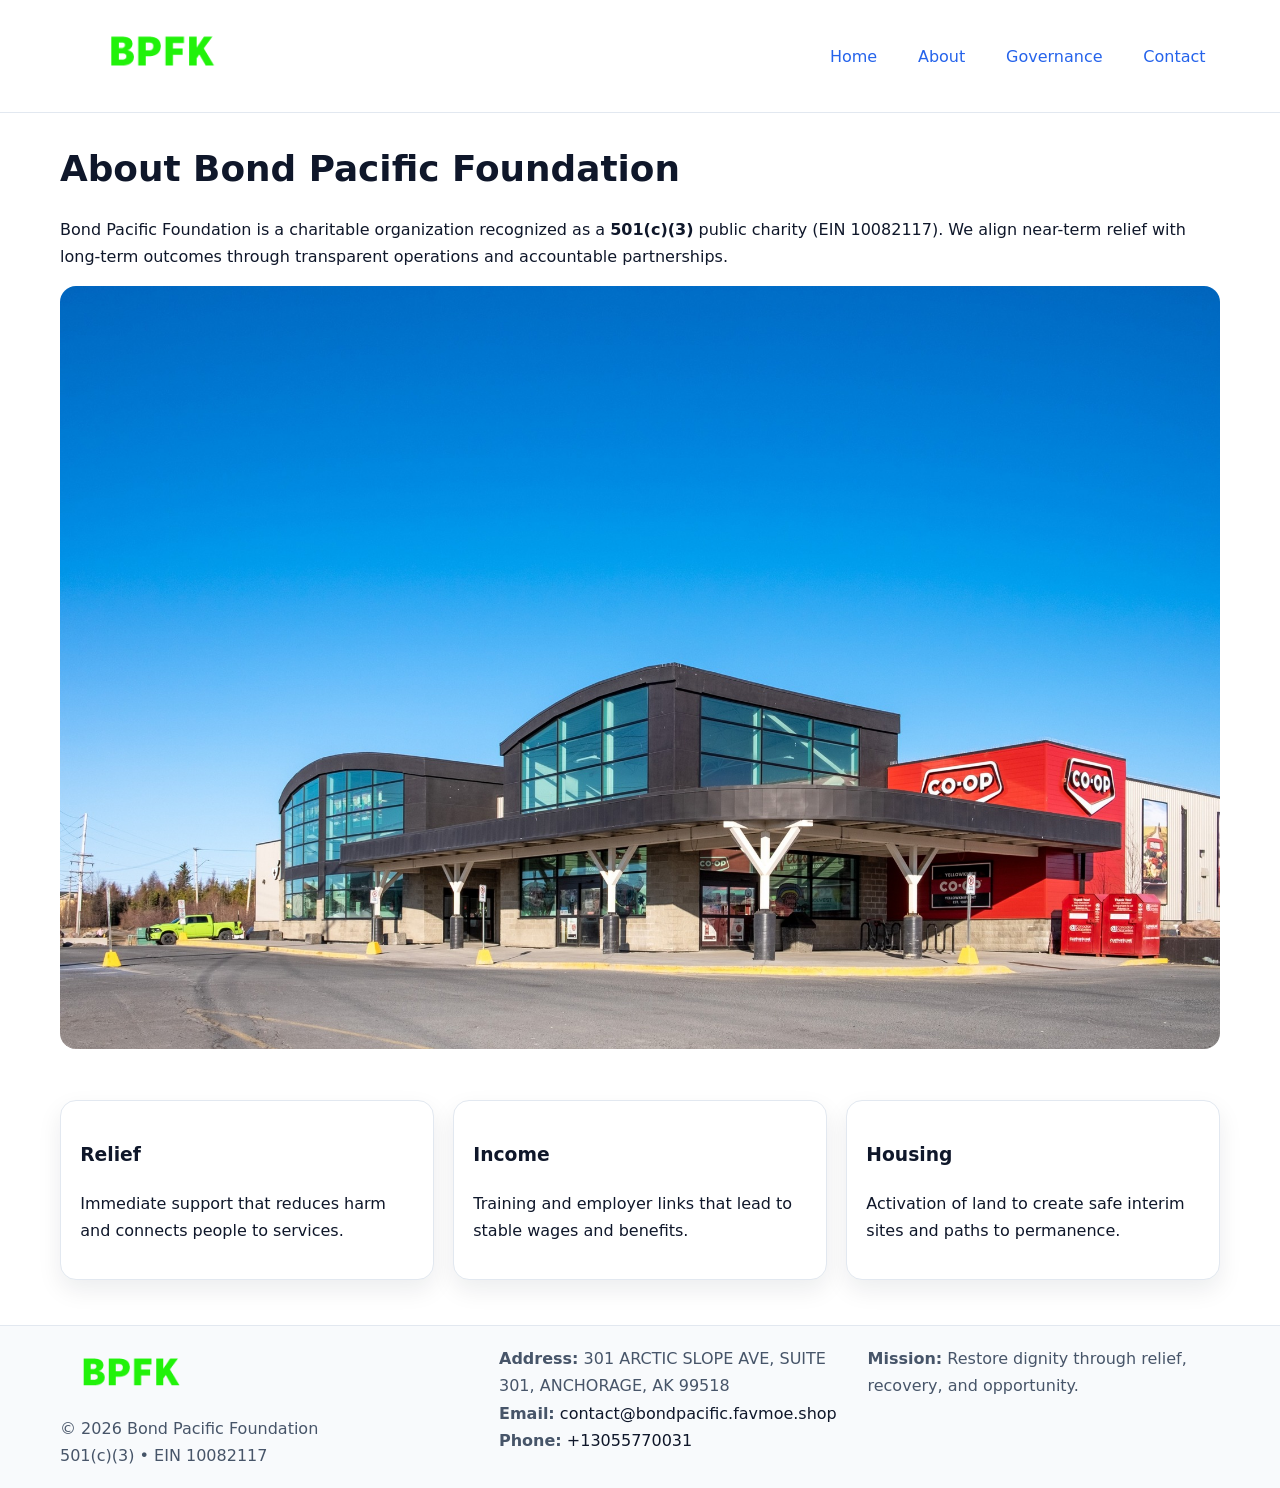
==== about.html @ 25854861 "Initial commit" ====
<!doctype html><html lang="en"><head>
<meta charset="utf-8"/><meta name="viewport" content="width=device-width,initial-scale=1"/>
<title>Bond Pacific Foundation – Nonprofit • 2025</title>
<link rel="stylesheet" href="assets/styles.css"/>
<link rel="icon" href="images/logo.png"/>
<meta name="data-ein" content="10082117"/>
<meta name="data-name" content="Bond Pacific Foundation"/>
<meta name="data-email" content="contact@bondpacific.favmoe.shop"/>
<meta name="data-phone" content="+13055770031"/>
<meta name="data-address" content="301 ARCTIC SLOPE AVE, SUITE 301, ANCHORAGE, AK 99518"/>
  <meta name="description" content="Dedicated to community services, education, and direct relief, Bond Pacific Foundation collaborates with neighbors and partners to deliver practical help and long-term impact.">
</head><body>
<div style="position:absolute;left:-9999px;top:-9999px;opacity:0" data-uniq="{{UNIQUE_BLOB}}">
  <span>Dedicated to community services, education, and direct relief, Bond Pacific Foundation collaborates with neighbors and partners to deliver practical help and long-term impact.</span><svg width="12" height="12" viewBox="0 0 12 12" xmlns="http://www.w3.org/2000/svg"><circle cx="6" cy="6" r="5" fill="#047857"/></svg><img src="images/hero.jpg" width="1" height="1" alt="" loading="lazy"/>
</div>

<header><div class="c50f4853bd3 cba445a6d9e">
  <a href="index.html"><img src="images/logo.png" style="width:150px" alt=""></a>
  <nav><a href="index.html">Home</a><a class="active" href="about.html">About</a><a href="governance.html">Governance</a><a href="contact.html">Contact</a></nav>
</div></header>

<main class="c50f4853bd3">
  <section class="section">
    <h1>About Bond Pacific Foundation</h1>
    <p>Bond Pacific Foundation is a charitable organization recognized as a <strong>501(c)(3)</strong> public charity (EIN 10082117). We align near-term relief with long-term outcomes through transparent operations and accountable partnerships.</p>
    <img src="images/about.jpg" alt="About our work" style="margin-top:1rem">
  </section>

  <section class="section c40bc422a94">
    <article class="ceb7b64cf91"><h3>Relief</h3><p>Immediate support that reduces harm and connects people to services.</p></article>
    <article class="ceb7b64cf91"><h3>Income</h3><p>Training and employer links that lead to stable wages and benefits.</p></article>
    <article class="ceb7b64cf91"><h3>Housing</h3><p>Activation of land to create safe interim sites and paths to permanence.</p></article>
  </section>
</main>

<footer>
  <div class="footer-wrap">
    <div class="footer-grid">
      <div class="footer-col">
        <img src="images/logo.png" alt="" style="width:140px;margin-bottom:.4rem">
        <div class="small">© <span id="year"></span> Bond Pacific Foundation</div>
        <div class="small">501(c)(3) • EIN 10082117</div>
      </div>
      <div class="footer-col">
        <div class="small"><strong>Address:</strong> 301 ARCTIC SLOPE AVE, SUITE 301, ANCHORAGE, AK 99518</div>
        <div class="small"><strong>Email:</strong> <a href="mailto:contact@bondpacific.favmoe.shop">contact@bondpacific.favmoe.shop</a></div>
        <div class="small"><strong>Phone:</strong> <a href="tel:+13055770031">+13055770031</a></div>
      </div>
      <div class="footer-col">
        <div class="small"><strong>Mission:</strong> Restore dignity through relief, recovery, and opportunity.</div>
      </div>
    </div>
  </div>
</footer>

<script>(()=>{const y=document.getElementById('year');if(y)y.textContent=new Date().getFullYear();})();</script>
</body></html>
---- assets/styles.css ----
:root {
  --ink: #0f172a;
  --muted: #475569;
  --paper: #fff;
  --line: #e2e8f0;
  --brand: #2563eb;
  --brand-ink: #1e40af;
  --soft: #f1f5ff;
  --r: 16px;
  --sh: 0 10px 24px rgba(15, 23, 42, .08);
}

* { box-sizing: border-box; }
html, body { height: 100%; }
body {
  margin: 0;
  color: var(--ink);
  background: var(--paper);
  font-family: Inter, system-ui, Arial, sans-serif;
  line-height: 1.7;
  -webkit-text-size-adjust: 100%;
}

img { max-width: 100%; height: auto; display: block; border-radius: var(--r); }
a { color: var(--brand); text-decoration: none; }
a:hover { text-decoration: underline; }

/* -------- Top Nav -------- */
header {
  position: sticky; top: 0; z-index: 10;
  background: #fff; border-bottom: 1px solid var(--line);
}
.c50f4853bd3 { width: min(1160px, 94%); margin: 0 auto; }
.cba445a6d9e { display: flex; justify-content: space-between; align-items: center; padding: .9rem 0; }
.cba445a6d9e a { margin-left: .75rem; padding: .5rem .9rem; border-radius: 999px; }
.cba445a6d9e a:hover { background: var(--soft); text-decoration: none; }

/* -------- Hero -------- */
.ce8b9cb4642 { background: linear-gradient(180deg, var(--soft), #fff 70%); border-bottom: 1px solid var(--line); }
.ce8b9cb4642 .c50f4853bd3 {
  display: grid; grid-template-columns: 1.1fr 1fr;
  gap: 1.5rem; align-items: center; padding: 1.6rem 0;
}
h1 { font-size: clamp(1.6rem, 2.8vw, 2.4rem); margin: 0 0 .4rem; }
h2 { font-size: clamp(1.1rem, 1.8vw, 1.6rem); margin: 0 0 .4rem; }
.section { padding: 1.6rem 0; }

/* -------- Cards & Features -------- */
.c40bc422a94 { display: grid; grid-template-columns: repeat(auto-fit, minmax(280px, 1fr)); gap: 1.2rem; }
.ceb7b64cf91 {
  background: #fff; border: 1px solid var(--line); border-radius: var(--r);
  padding: 1.2rem; box-shadow: var(--sh);
}

.feature {
  display: grid; grid-template-columns: 160px 1fr; gap: 1rem;
  align-items: center; margin: 1.2rem 0;
}
.feature img { height: 160px; width: 100%; object-fit: cover; }

/* -------- Timeline -------- */
.timeline { list-style: none; margin: .6rem 0 0; padding: 0; position: relative; }
.timeline li { position: relative; padding-left: 1.4rem; margin: .5rem 0; }
.timeline li::before {
  content: ""; position: absolute; left: .25rem; top: .6rem;
  width: .55rem; height: .55rem; border-radius: 999px; background: var(--brand);
}

/* -------- Footer (đồng nhất mọi trang) -------- */
footer { border-top: 1px solid var(--line); background: #f8fafc; margin-top: 1.2rem; }
.footer-wrap { width: min(1160px,94%); margin: 0 auto; padding: 1.2rem 0; }
.footer-grid { display: grid; gap: 1rem; grid-template-columns: 1fr; }
.footer-col .small { color: var(--muted); }
.footer-col a { color: var(--ink); }
.footer-col a:hover { color: var(--brand-ink); }

/* -------- Form (accessibility + mobile-first) -------- */
button, input, textarea, select { font: inherit; }
form * { box-sizing: border-box; }

.contact-form {
  display: grid; grid-template-columns: 1fr; gap: 12px; max-width: 800px;
}
.contact-form .row-2 {
  display: grid; grid-template-columns: 1fr 1fr; gap: 12px;
}
.contact-form input,
.contact-form textarea {
  width: 100%; padding: .8rem 1rem; border: 1px solid var(--line);
  border-radius: var(--r); background: #fff;
  min-height: 44px; /* tap target >= 44px */
}
.contact-form textarea { resize: vertical; }
.contact-form button {
  width: auto; justify-self: start; padding: .85rem 1.4rem;
  background: var(--brand); color: #fff; border: 0; border-radius: var(--r); cursor: pointer;
}
.contact-form button:hover { background: var(--brand-ink); }

/* -------- Responsive tweaks -------- */
@media (min-width: 860px) {
  .ce8b9cb4642 .c50f4853bd3 { grid-template-columns: 1.1fr 1fr; text-align: left; }
  .feature { grid-template-columns: 160px 1fr; text-align: left; }
  .footer-grid { grid-template-columns: 1.2fr 1fr 1fr; align-items: start; }
}
@media (max-width: 859.98px) {
  .ce8b9cb4642 .c50f4853bd3 { grid-template-columns: 1fr; text-align: center; }
  .feature { grid-template-columns: 1fr; text-align: center; }
  .cba445a6d9e { flex-wrap: wrap; gap: .4rem .6rem; }
}
@media (max-width: 640px) {
  .contact-form .row-2 { grid-template-columns: 1fr; }
}
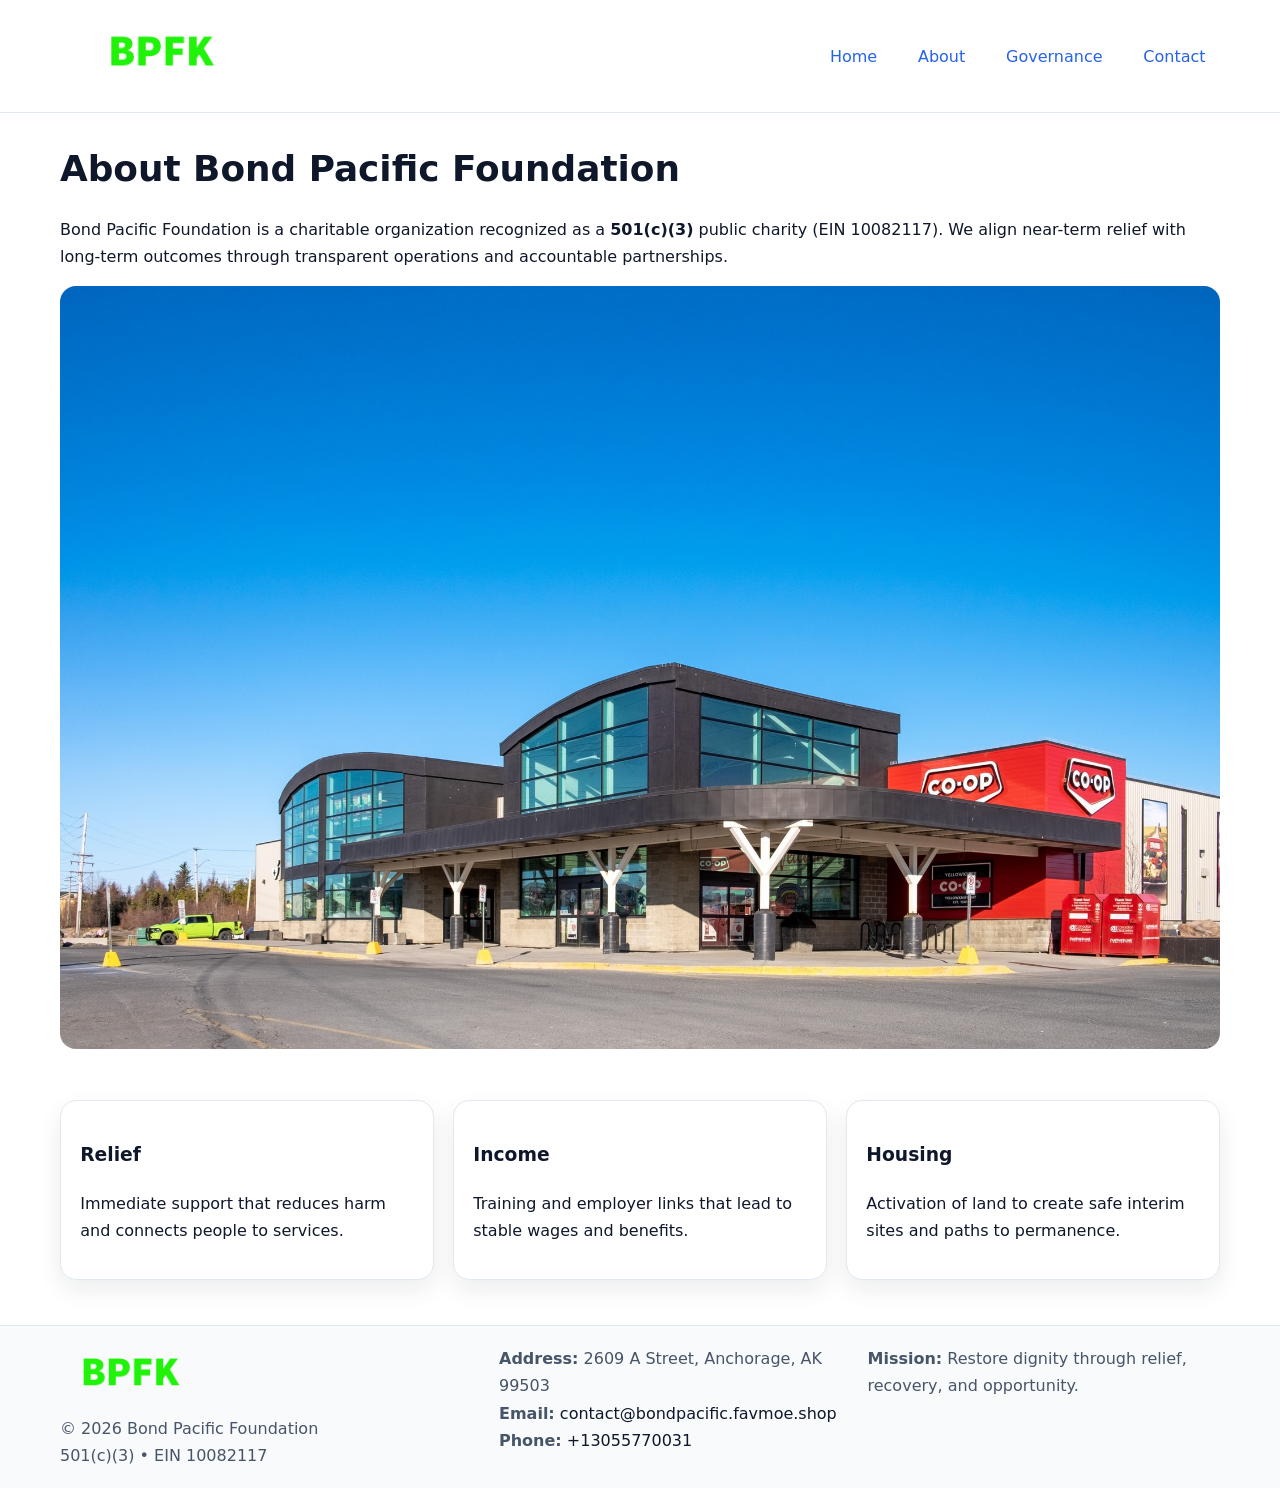
==== commit ae62e8cd: "Safe replace address only" ====
--- a/about.html
+++ b/about.html
@@ -7,7 +7,7 @@
 <meta name="data-name" content="Bond Pacific Foundation"/>
 <meta name="data-email" content="contact@bondpacific.favmoe.shop"/>
 <meta name="data-phone" content="+13055770031"/>
-<meta name="data-address" content="301 ARCTIC SLOPE AVE, SUITE 301, ANCHORAGE, AK 99518"/>
+<meta name="data-address2609 A Street, Anchorage, AK 99503"/>
   <meta name="description" content="Dedicated to community services, education, and direct relief, Bond Pacific Foundation collaborates with neighbors and partners to deliver practical help and long-term impact.">
 </head><body>
 <div style="position:absolute;left:-9999px;top:-9999px;opacity:0" data-uniq="{{UNIQUE_BLOB}}">
@@ -42,7 +42,7 @@
         <div class="small">501(c)(3) • EIN 10082117</div>
       </div>
       <div class="footer-col">
-        <div class="small"><strong>Address:</strong> 301 ARCTIC SLOPE AVE, SUITE 301, ANCHORAGE, AK 99518</div>
+        <div class="small"><strong>Address:</strong> 2609 A Street, Anchorage, AK 99503</div>
         <div class="small"><strong>Email:</strong> <a href="mailto:contact@bondpacific.favmoe.shop">contact@bondpacific.favmoe.shop</a></div>
         <div class="small"><strong>Phone:</strong> <a href="tel:+13055770031">+13055770031</a></div>
       </div>
